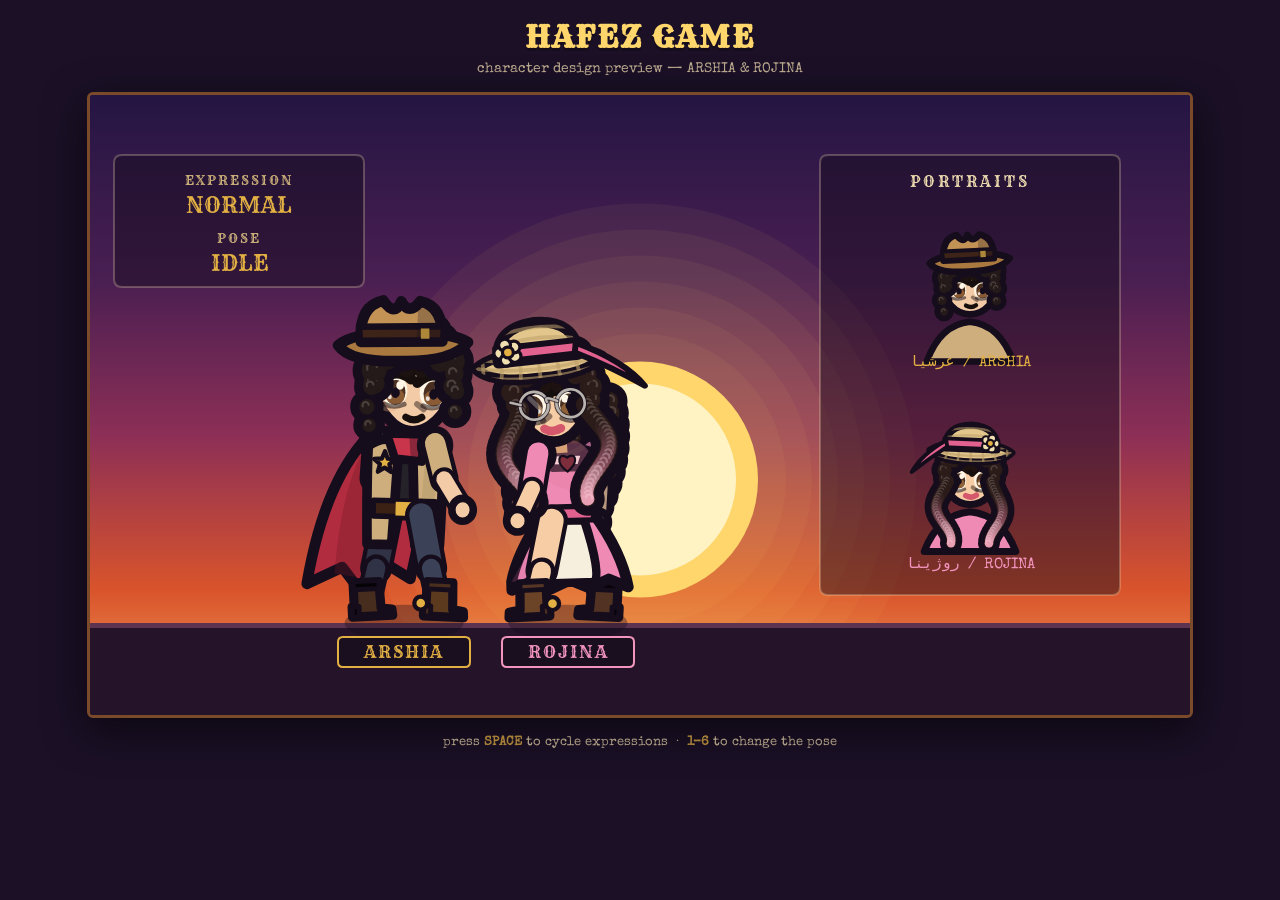
==== preview.html @ 97183908 "Hafez Game: a two-player old-west co-op game A complete game for two people on one keyboard. No engi" ====
<!DOCTYPE html>
<html lang="en">
<head>
<meta charset="utf-8">
<title>HAFEZ GAME — Character Design Preview</title>
<link href="https://fonts.googleapis.com/css2?family=Rye&family=Special+Elite&display=swap" rel="stylesheet">
<style>
  html,body{margin:0;height:100%;background:#1b1026;color:#efdcb0;
            font-family:"Special Elite","Courier New",monospace;}
  header{padding:18px 24px 6px;text-align:center}
  h1{font-family:"Rye",Georgia,serif;font-size:30px;margin:0;letter-spacing:2px;
     color:#ffd66b;text-shadow:0 3px 0 #160d1c}
  p.sub{margin:6px 0 0;opacity:.75;font-size:14px}
  #wrap{display:flex;justify-content:center;padding:10px}
  canvas{background:#241543;border:3px solid #7a4a2b;border-radius:6px;
         box-shadow:0 12px 40px rgba(0,0,0,.6);image-rendering:auto;max-width:98vw;height:auto}
  .keys{text-align:center;font-size:13px;opacity:.7;padding:8px}
  b{color:#e2b043}
</style>
</head>
<body>
<header>
  <h1>HAFEZ GAME</h1>
  <p class="sub">character design preview &mdash; ARSHIA &amp; ROJINA</p>
</header>
<div id="wrap"><canvas id="cv" width="1100" height="620"></canvas></div>
<div class="keys">press <b>SPACE</b> to cycle expressions &nbsp;·&nbsp; <b>1&ndash;6</b> to change the pose</div>

<script src="js/config.js"></script>
<script src="js/utils.js"></script>
<script src="js/art.js"></script>
<script>
const cv = document.getElementById('cv'), c = cv.getContext('2d');
const EXPR  = ['normal','happy','love','determined','scared','wink'];
const ANIMS = ['idle','run','jump','fall','cheer','aim'];
let ei = 0, ai = 0, T = 0;

addEventListener('keydown', e => {
  if (e.code === 'Space') { ei = (ei + 1) % EXPR.length; e.preventDefault(); }
  const n = parseInt(e.key, 10);
  if (n >= 1 && n <= 6) ai = n - 1;
});

function sky() {
  const g = c.createLinearGradient(0, 0, 0, cv.height);
  g.addColorStop(0.00, PAL.skyTop);
  g.addColorStop(0.30, PAL.skyHigh);
  g.addColorStop(0.55, PAL.skyMid);
  g.addColorStop(0.80, PAL.skyLow);
  g.addColorStop(1.00, PAL.skyHaze);
  c.fillStyle = g; c.fillRect(0, 0, cv.width, cv.height);
  /* sun */
  const sy = cv.height * 0.62;
  c.save(); c.globalAlpha = .35;
  for (let i = 6; i > 0; i--) { ell(c, cv.width / 2, sy, 120 + i * 26, 120 + i * 26); c.fillStyle = PAL.sun; c.globalAlpha = .05; c.fill(); }
  c.restore();
  ell(c, cv.width / 2, sy, 118, 118); c.fillStyle = PAL.sun; c.fill();
  ell(c, cv.width / 2, sy, 96, 96); c.fillStyle = PAL.sunCore; c.fill();
  /* ground */
  c.fillStyle = PAL.ground; c.fillRect(0, cv.height - 92, cv.width, 92);
  c.fillStyle = PAL.groundTop; c.fillRect(0, cv.height - 92, cv.width, 5);
}

function panel(x, y, w, h) {
  rr(c, x, y, w, h, 8);
  c.fillStyle = 'rgba(22,13,28,0.45)'; c.fill();
  c.lineWidth = 2; c.strokeStyle = 'rgba(239,220,176,0.28)'; c.stroke();
}

function frame(dt) {
  T += dt;
  sky();

  const groundY = cv.height - 92;
  const expr = EXPR[ei], anim = ANIMS[ai];

  /* ---- full body, large ---- */
  const S = 5.4;
  const pairX = cv.width * 0.36;

  /* closeness drives her pendant glow — show it fully lit here */
  drawChar(c, 'arshia', { x: pairX - 82, y: groundY, face: 1, anim, t: T, expr,
                          scale: S, speed: 1, blinkSeed: 0 });
  drawChar(c, 'rojina', { x: pairX + 82, y: groundY, face: -1, anim, t: T + 0.7, expr,
                          scale: S, speed: 1, blinkSeed: 0.45, closeness: 0.75 });

  /* name plaques under each of them */
  [['ARSHIA', pairX - 82, LOOK.arshia.accent], ['ROJINA', pairX + 82, LOOK.rojina.accent]]
    .forEach(([n, x, col]) => {
      c.save();
      const w = 132, h = 30;
      rr(c, x - w / 2, groundY + 14, w, h, 5);
      c.fillStyle = 'rgba(22,13,28,0.7)'; c.fill();
      c.lineWidth = 2; c.strokeStyle = col; c.stroke();
      txt(c, n, x, groundY + 30, { size: 17, font: FONT.title, fill: col, letter: 2 });
      c.restore();
    });

  /* ---- portrait busts, right column ---- */
  const px = cv.width * 0.80;
  panel(px - 150, 60, 300, 440);
  txt(c, 'PORTRAITS', px, 88, { size: 15, font: FONT.title, fill: PAL.parch, letter: 3 });

  drawPortrait(c, 'arshia', px, 190, 74, expr, T);
  txt(c, LOOK.arshia.nameFa + '  /  ARSHIA', px, 268,
      { size: 15, font: FONT.body, fill: LOOK.arshia.accent });

  drawPortrait(c, 'rojina', px, 380, 74, expr, T + 0.7);
  txt(c, LOOK.rojina.nameFa + '  /  ROJINA', px, 470,
      { size: 15, font: FONT.body, fill: LOOK.rojina.accent });

  /* ---- read-out ---- */
  panel(24, 60, 250, 132);
  txt(c, 'EXPRESSION', 149, 86, { size: 13, font: FONT.title, fill: PAL.parchDk, letter: 2 });
  txt(c, expr.toUpperCase(), 149, 112, { size: 22, font: FONT.title, fill: PAL.gold });
  txt(c, 'POSE', 149, 144, { size: 13, font: FONT.title, fill: PAL.parchDk, letter: 2 });
  txt(c, anim.toUpperCase(), 149, 170, { size: 22, font: FONT.title, fill: PAL.gold });
}

let last = performance.now();
(function loop(now) {
  const dt = Math.min(0.05, (now - last) / 1000); last = now;
  frame(dt);
  requestAnimationFrame(loop);
})(performance.now());
</script>
</body>
</html>
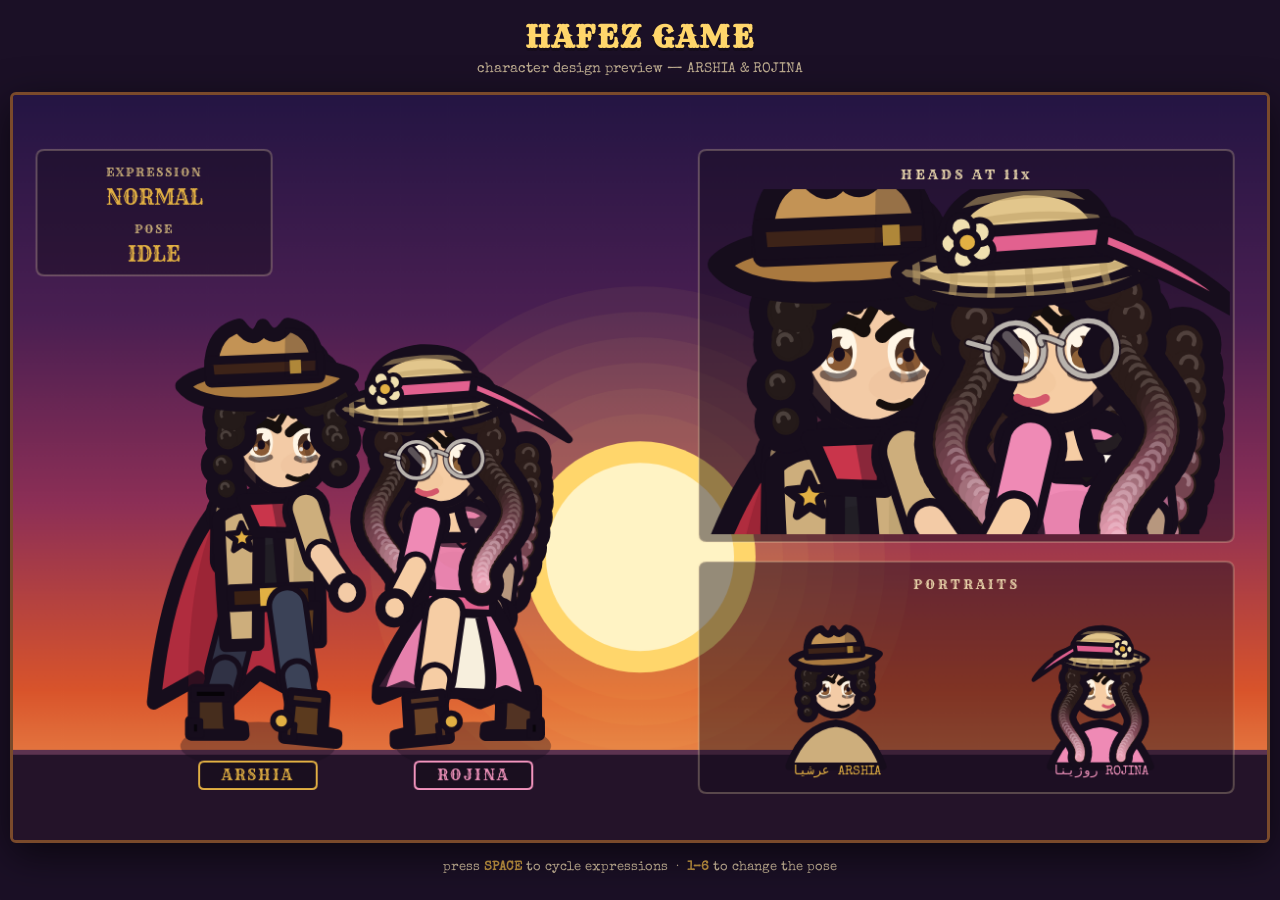
==== commit 79c78d11: "Give the figures real anatomy: ribcage, contrapposto, and a face that holds up close The characters " ====
--- a/preview.html
+++ b/preview.html
@@ -23,7 +23,7 @@
   <h1>HAFEZ GAME</h1>
   <p class="sub">character design preview &mdash; ARSHIA &amp; ROJINA</p>
 </header>
-<div id="wrap"><canvas id="cv" width="1100" height="620"></canvas></div>
+<div id="wrap"><canvas id="cv" width="1280" height="760"></canvas></div>
 <div class="keys">press <b>SPACE</b> to cycle expressions &nbsp;·&nbsp; <b>1&ndash;6</b> to change the pose</div>
 
 <script src="js/config.js"></script>
@@ -71,50 +71,58 @@
   T += dt;
   sky();
 
-  const groundY = cv.height - 92;
+  const groundY = cv.height - 96;
   const expr = EXPR[ei], anim = ANIMS[ai];
 
-  /* ---- full body, large ---- */
-  const S = 5.4;
-  const pairX = cv.width * 0.36;
+  /* ---- full body, big enough to actually judge ---- */
+  const S = 7.2;
+  drawChar(c, 'arshia', { x: 250, y: groundY, face: 1, anim, t: T, expr,
+                          scale: S, speed: 1, blinkSeed: 0 });
+  drawChar(c, 'rojina', { x: 470, y: groundY, face: -1, anim, t: T + 0.7, expr,
+                          scale: S, speed: 1, blinkSeed: 0.45, closeness: 0.8 });
 
-  /* closeness drives her pendant glow — show it fully lit here */
-  drawChar(c, 'arshia', { x: pairX - 82, y: groundY, face: 1, anim, t: T, expr,
-                          scale: S, speed: 1, blinkSeed: 0 });
-  drawChar(c, 'rojina', { x: pairX + 82, y: groundY, face: -1, anim, t: T + 0.7, expr,
-                          scale: S, speed: 1, blinkSeed: 0.45, closeness: 0.75 });
-
-  /* name plaques under each of them */
-  [['ARSHIA', pairX - 82, LOOK.arshia.accent], ['ROJINA', pairX + 82, LOOK.rojina.accent]]
+  [['ARSHIA', 250, LOOK.arshia.accent], ['ROJINA', 470, LOOK.rojina.accent]]
     .forEach(([n, x, col]) => {
       c.save();
-      const w = 132, h = 30;
-      rr(c, x - w / 2, groundY + 14, w, h, 5);
+      const w = 120, h = 28;
+      rr(c, x - w / 2, groundY + 16, w, h, 5);
       c.fillStyle = 'rgba(22,13,28,0.7)'; c.fill();
       c.lineWidth = 2; c.strokeStyle = col; c.stroke();
-      txt(c, n, x, groundY + 30, { size: 17, font: FONT.title, fill: col, letter: 2 });
+      txt(c, n, x, groundY + 31, { size: 15, font: FONT.title, fill: col, letter: 2 });
       c.restore();
     });
 
-  /* ---- portrait busts, right column ---- */
-  const px = cv.width * 0.80;
-  panel(px - 150, 60, 300, 440);
-  txt(c, 'PORTRAITS', px, 88, { size: 15, font: FONT.title, fill: PAL.parch, letter: 3 });
-
-  drawPortrait(c, 'arshia', px, 190, 74, expr, T);
-  txt(c, LOOK.arshia.nameFa + '  /  ARSHIA', px, 268,
-      { size: 15, font: FONT.body, fill: LOOK.arshia.accent });
-
-  drawPortrait(c, 'rojina', px, 380, 74, expr, T + 0.7);
-  txt(c, LOOK.rojina.nameFa + '  /  ROJINA', px, 470,
-      { size: 15, font: FONT.body, fill: LOOK.rojina.accent });
+  /* ---- heads, blown right up: this is where the craft shows ---- */
+  panel(700, 56, 546, 400);
+  txt(c, 'HEADS AT 11x', 973, 82, { size: 14, font: FONT.title, fill: PAL.parch, letter: 3 });
+  c.save();
+  c.beginPath(); c.rect(704, 96, 538, 352); c.clip();
+  /* park the head in the middle of the box: the head centre sits
+     H * 0.83 above the feet, so push the feet down by that much */
+  const HZ = 11, boxMid = 250;
+  const feet = (who, k) => boxMid + LOOK[who].height * 0.83 * k;
+  drawChar(c, 'arshia', { x: 838, y: feet('arshia', HZ), face: 1, anim: 'idle',
+                          t: T, expr, scale: HZ, shadow: false, blinkSeed: 0 });
+  drawChar(c, 'rojina', { x: 1112, y: feet('rojina', HZ), face: -1, anim: 'idle',
+                          t: T + 0.7, expr, scale: HZ, shadow: false, blinkSeed: 0.45 });
+  c.restore();
 
   /* ---- read-out ---- */
-  panel(24, 60, 250, 132);
-  txt(c, 'EXPRESSION', 149, 86, { size: 13, font: FONT.title, fill: PAL.parchDk, letter: 2 });
-  txt(c, expr.toUpperCase(), 149, 112, { size: 22, font: FONT.title, fill: PAL.gold });
-  txt(c, 'POSE', 149, 144, { size: 13, font: FONT.title, fill: PAL.parchDk, letter: 2 });
-  txt(c, anim.toUpperCase(), 149, 170, { size: 22, font: FONT.title, fill: PAL.gold });
+  panel(24, 56, 240, 128);
+  txt(c, 'EXPRESSION', 144, 80, { size: 12, font: FONT.title, fill: PAL.parchDk, letter: 2 });
+  txt(c, expr.toUpperCase(), 144, 106, { size: 21, font: FONT.title, fill: PAL.gold });
+  txt(c, 'POSE', 144, 138, { size: 12, font: FONT.title, fill: PAL.parchDk, letter: 2 });
+  txt(c, anim.toUpperCase(), 144, 164, { size: 21, font: FONT.title, fill: PAL.gold });
+
+  /* ---- portraits ---- */
+  panel(700, 476, 546, 236);
+  txt(c, 'PORTRAITS', 973, 500, { size: 13, font: FONT.title, fill: PAL.parch, letter: 3 });
+  drawPortrait(c, 'arshia', 840, 600, 82, expr, T);
+  drawPortrait(c, 'rojina', 1110, 600, 82, expr, T + 0.7);
+  txt(c, LOOK.arshia.nameFa + '  ARSHIA', 840, 690,
+      { size: 13, font: FONT.body, fill: LOOK.arshia.accent });
+  txt(c, LOOK.rojina.nameFa + '  ROJINA', 1110, 690,
+      { size: 13, font: FONT.body, fill: LOOK.rojina.accent });
 }
 
 let last = performance.now();
